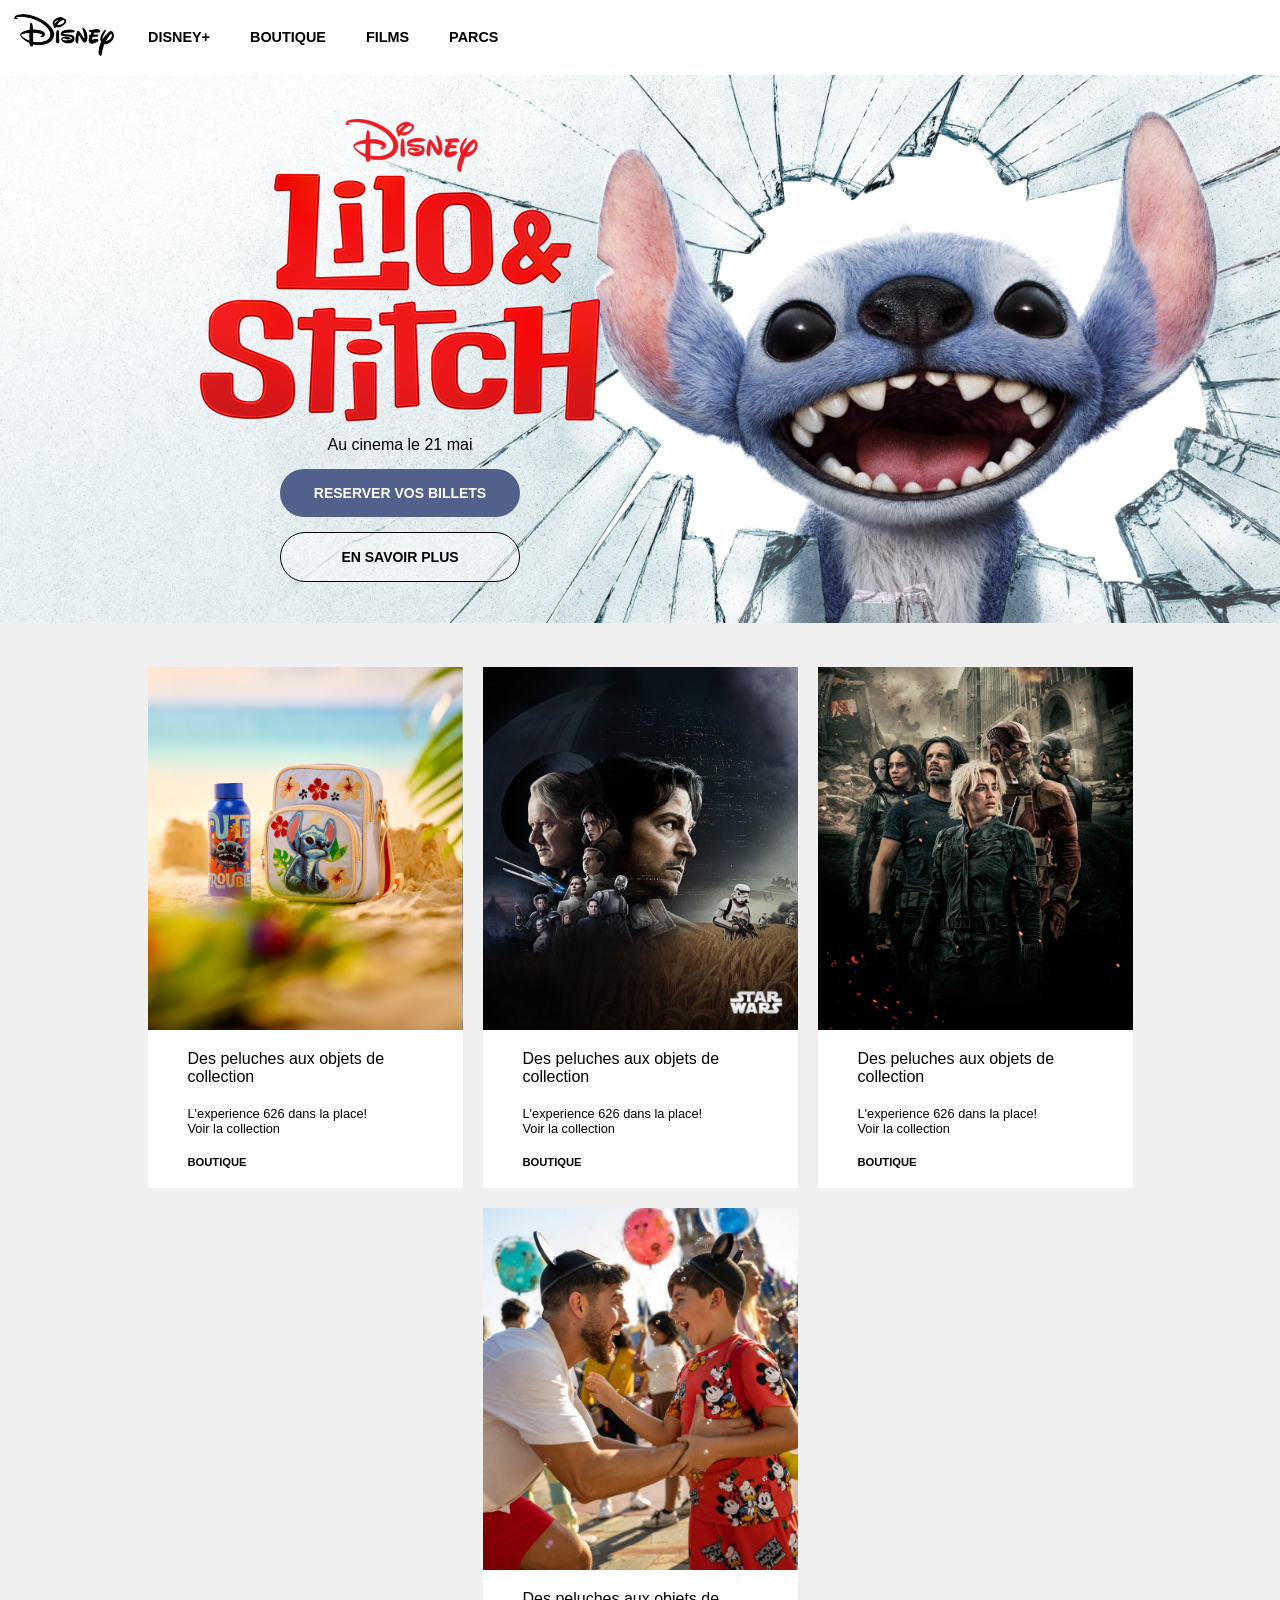
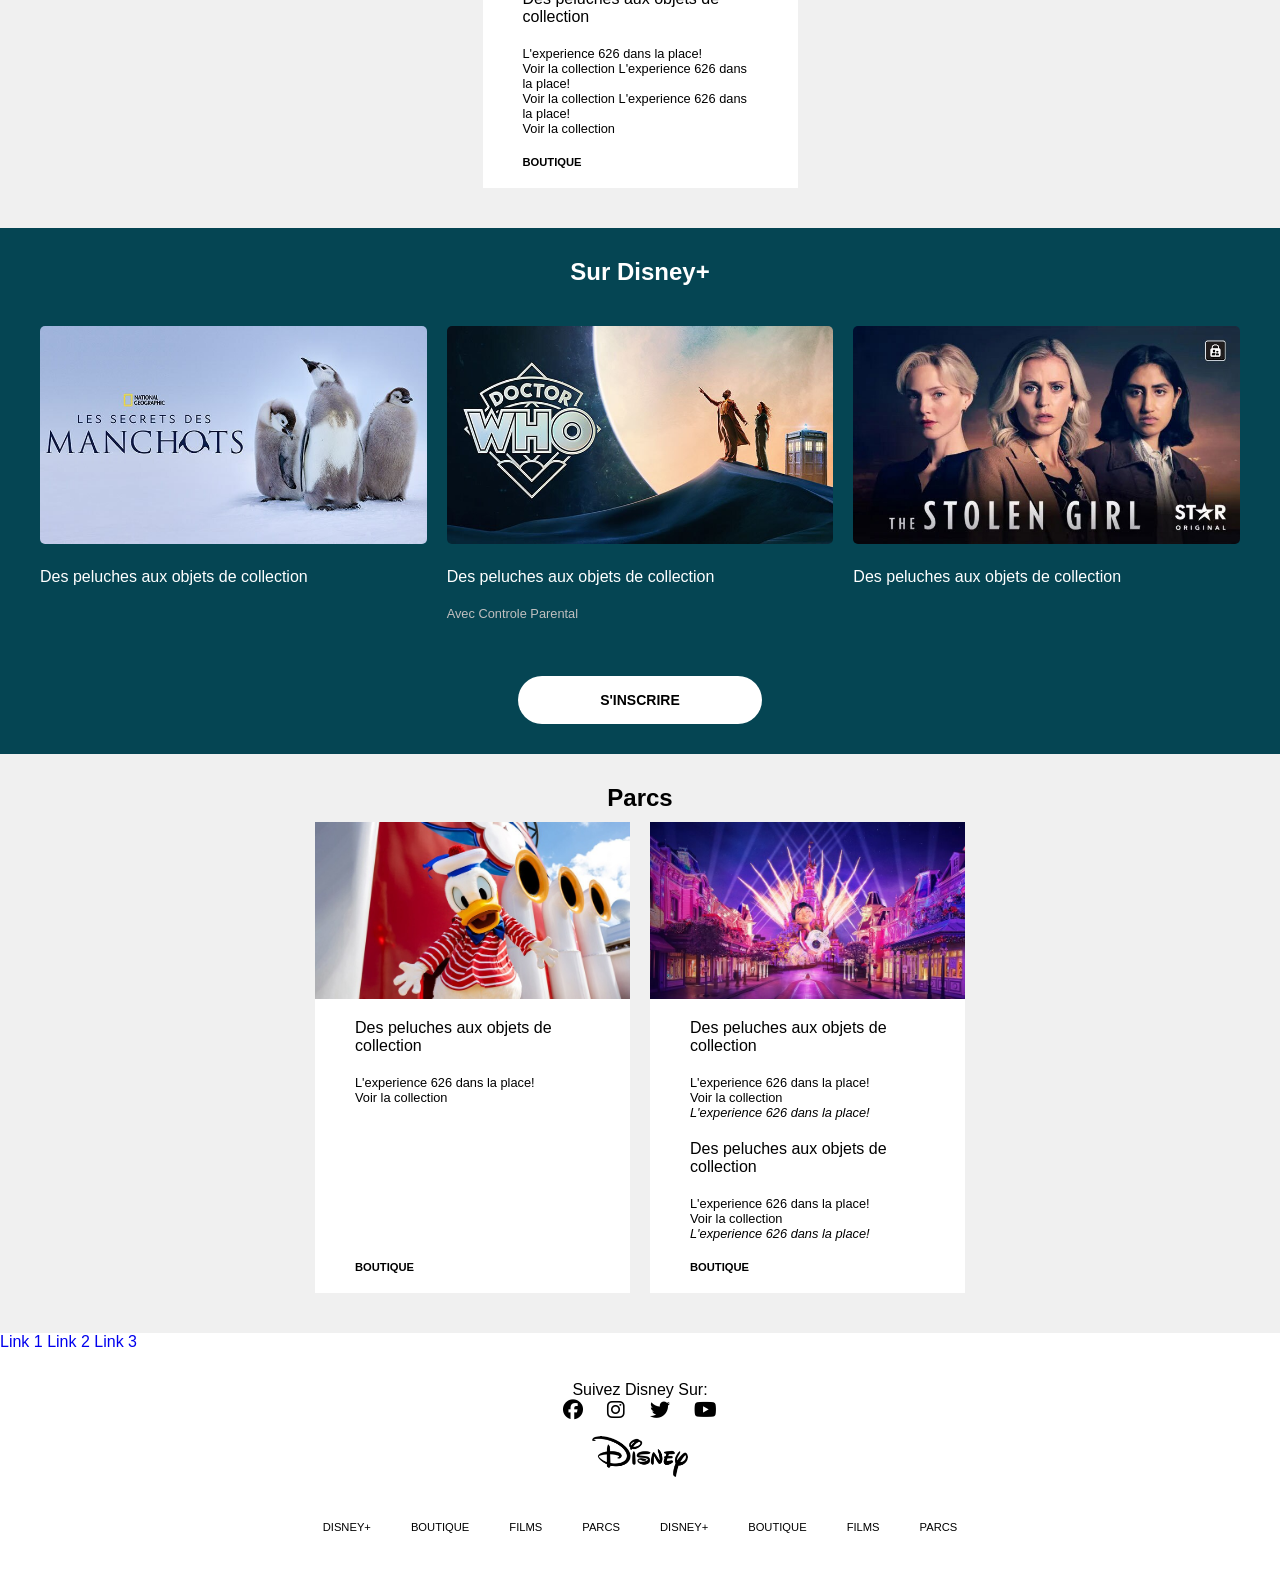
==== index.html @ f3b7f5d8 "full site" ====
<!DOCTYPE html>
<html>

<head>
  <meta charset="utf-8" />
  <meta http-equiv="X-UA-Compatible" content="IE=edge" />
  <title></title>
  <meta name="description" content="" />
  <meta name="viewport" content="width=device-width, initial-scale=1.0" />
  <link rel="stylesheet" href="https://cdnjs.cloudflare.com/ajax/libs/font-awesome/6.7.2/css/all.min.css"
    integrity="sha512-Evv84Mr4kqVGRNSgIGL/F/aIDqQb7xQ2vcrdIwxfjThSH8CSR7PBEakCr51Ck+w+/U6swU2Im1vVX0SVk9ABhg=="
    crossorigin="anonymous" referrerpolicy="no-referrer" />
  <link rel="stylesheet" href="style.css" />
</head>

<body>
  <header>
    <div class="header">
      <div>
        <img class="logoHeader" src="images/logo.png" alt="Logo">
      </div>
      <div>
        <nav class="navbar">
          <ul class="navList">
            <li><a href="index.html">DISNEY+</a></li>
            <li><a href="about.html">BOUTIQUE</a></li>
            <li><a href="services.html">FILMS</a></li>
            <li><a href="contact.html">PARCS</a>
            </li>
          </ul>
        </nav>
      </div>
    </div>
  </header>
  <section title="hero">
    <div class="mainHeroContainer">
      <div>
        <img class="mainImage" src="images/lilo_stitch_hero.jpeg" alt="Hero photo">
      </div>
      <div class="secondaryImageContainer">
        <img class="frontHeroImage" src="images/lilo_stitch_logo.png" alt="Hero Logo">
        <p> Au cinema le 21 mai</p>
        <a href="" class="mainButton">RESERVER VOS BILLETS</a>
        <a href="" class="secondaryButton">EN SAVOIR PLUS</a>
      </div>
    </div>
  </section>
  <section title="mainCards">
    <div class="mainContainer">
      <div class="cardsContainer">
        <a href="" class="card">
          <img class="cardImage" src="images/card1.jpeg" alt="Lilo & Stitch 1">
          <p class="cardTitle">Des peluches aux objets de collection</p>
          <p class="cardDescription">L'experience 626 dans la place! <br> Voir la collection</p>
          <p class="cardLabel">BOUTIQUE</p>
        </a>
        <a href="" class="card">
          <img class="cardImage" src="images/card2.jpeg" alt="Lilo & Stitch 1">
          <p class="cardTitle">Des peluches aux objets de collection</p>
          <p class="cardDescription">L'experience 626 dans la place! <br> Voir la collection</p>
          <p class="cardLabel">BOUTIQUE</p>
        </a>
        <a href="" class="card">
          <img class="cardImage" src="images/card3.jpeg" alt="Lilo & Stitch 1">
          <p class="cardTitle">Des peluches aux objets de collection</p>
          <p class="cardDescription">L'experience 626 dans la place! <br> Voir la collection</p>
          <p class="cardLabel">BOUTIQUE</p>
        </a>
        <a href="" class="card">
          <img class="cardImage" src="images/card4.jpeg" alt="Lilo & Stitch 1">
          <p class="cardTitle">Des peluches aux objets de collection</p>
          <p class="cardDescription">L'experience 626 dans la place! <br> Voir la collection L'experience 626 dans la
            place! <br> Voir la collection L'experience 626 dans la place! <br> Voir la collection</p>
          <p class="cardLabel">BOUTIQUE</p>
        </a>
      </div>
    </div>
  </section>
  <section title="surDisney+">
    <div class="mainContainer" style="background-color: #054553">
      <h2 style="color: white;">Sur Disney+</h2>
      <div class="cardsContainer">
        <div class="smallCard">
          <img class="smallCardImage" src="images/fr_secrets-of-the-penguins_thumbnail_4926e51b.jpeg"
            alt="Lilo & Stitch 1">
          <p class="smallCardTitle">Des peluches aux objets de collection</p>
        </div>
        <div class="smallCard">
          <img class="smallCardImage" src="images/en_doctor-who-s2_thumbnail_40c3877b.jpeg" alt="Lilo & Stitch 1">
          <p class="smallCardTitle">Des peluches aux objets de collection
          </p>
          <p class="cardDescription" style="color: rgb(192, 191, 191); margin: 0;">Avec Controle Parental</p>
        </div>
        <div class="smallCard">
          <img class="smallCardImage" src="images/en_the-stolen-girl_thumbnail_staroriginal_pcon_90de0025.jpeg"
            alt="Lilo & Stitch 1">
          <p class="smallCardTitle">Des peluches aux objets de collection</p>
        </div>
      </div>
      <a href="" id="subscribeButton">S'INSCRIRE</a>
    </div>
  </section>
  <section title="parcs">
    <div class="mainContainer" ">
      <h2>Parcs</h2>
      <div class=" cardsContainer">
      <a href="" class="card">
        <img class="cardImage" src="images/dcl_summer_itineraries_fy24_c169_v2_7a332560.jpeg" alt="Lilo & Stitch 1">
        <p class="cardTitle">Des peluches aux objets de collection</p>
        <p class="cardDescription">L'experience 626 dans la place! <br> Voir la collection</p>
        <p class="cardLabel">BOUTIQUE</p>
      </a>
      <a href="" class="card">
        <img class="cardImage" src="images/dlp_castleshow_c169_r_v2_db510060.jpeg" alt="Lilo & Stitch 1">
        <p class="cardTitle">Des peluches aux objets de collection</p>
        <p class="cardDescription">L'experience 626 dans la place! <br> Voir la collection <br>
          <em>L'experience 626 dans la place!</em>
        </p>
        <p class="cardTitle">Des peluches aux objets de collection</p>
        <p class="cardDescription">L'experience 626 dans la place! <br> Voir la collection <br>
          <em>L'experience 626 dans la place!</em>
        </p>
        <p class="cardLabel">BOUTIQUE</p>
      </a>
    </div>
    </div>
  </section>
  <div class="dropdown">
    <div class="dropdown-content">
      <a href="#">Link 1</a>
      <a href="#">Link 2</a>
      <a href="#">Link 3</a>
    </div>
  </div>
  <footer>
    <div class="footer">
      <p>Suivez Disney Sur:</p>
      <div class="footerIcons">
        <i class="fa-brands fa-facebook fa-lg"></i>
        <i class="fa-brands fa-instagram fa-lg"></i>
        <i class="fa-brands fa-twitter fa-lg"></i>
        <i class="fa-brands fa-youtube fa-lg"></i>
      </div>
      <div class="footerLogo">
        <img class="logoFooter" src="images/logo.png" alt="Logo">
      </div>
      <div class="footerLinks">
        <ul class="footerList">
          <li><a href="index.html">DISNEY+</a></li>
          <li><a href="about.html">BOUTIQUE</a></li>
          <li><a href="services.html">FILMS</a></li>
          <li><a href="contact.html">PARCS</a></li>
          <li><a href="index.html">DISNEY+</a></li>
          <li><a href="about.html">BOUTIQUE</a></li>
          <li><a href="services.html">FILMS</a></li>
          <li><a href="contact.html">PARCS</a></li>
        </ul>
      </div>
    </div>
  </footer>
</body>

</html>
---- style.css ----
:root {
  --primary: #52618c;
  /* --secondary: #ffffff; */
  --backgroundColor: #f0f0f0;
}

* {
  margin: 0;
  padding: 0;
  box-sizing: border-box;
  font-family: "Poppins", sans-serif;
}

body {
  max-width: 1600px;
  margin: auto;
}

p {
  color: rgb(0, 0, 0);
}

a {
  text-decoration: none;
}

/* === Header/ Navbar ===  */
.logoHeader {
  width: 7rem;
  height: auto;
  margin: 0.5rem 0.5rem;
  padding: 0.4rem;
}
.header {
  display: flex;
  width: 100%;
  align-items: center;
  background-color: white;
}

ul li {
  padding: 20px;
  list-style-type: none;
}

ul li a {
  text-decoration: none;
  color: #000000;
  font-weight: 600;
  font-size: 0.9rem;
}

ul li a:hover {
  color: var(--primary);
}

.navList {
  display: flex;
}
/* === Hero Section ===  */
.mainHeroContainer {
  display: flex;
  justify-content: left;
  align-items: center;
  background-color: var(--backgroundColor);
  flex-wrap: wrap;
  height: auto;
  overflow: hidden;
}

.mainImage:hover {
  transform: scale(1.1);
}

.mainImage {
  position: relative;
  text-align: center;
  width: 100%;
  height: auto;
  transition: transform 0.2s;
}

.frontHeroImage {
  width: 50%;
  height: auto;
}

.secondaryImageContainer {
  display: flex;
  flex-direction: column;
  justify-content: center;
  align-items: center;
  position: absolute;
  text-align: center;
}

.mainButton {
  width: 30%;
  background-color: var(--primary);
  border-radius: 28px;
  display: inline-block;
  color: white;
  font-size: 14px;
  padding: 16px;
  text-decoration: none;
  margin-top: 15px;
  font-weight: 600;
}
.secondaryButton {
  width: 30%;
  color: black;
  background-color: rgba(255, 255, 255, 0.407);
  border-radius: 28px;
  display: inline-block;
  border: 1px solid #000000;
  display: inline-block;
  font-size: 14px;
  padding: 16px 45px;
  text-decoration: none;
  margin-top: 15px;
  font-weight: 600;
}
.mainButton:hover {
  background-color: #476e9e;
}
.mainButton:active {
  position: relative;
  top: 1px;
}

.secondaryButton:hover {
  background-color: #a3a3a39f;
  border: 0;
}
.secondaryButton:active {
  position: relative;
  top: 1px;
}

/*  ===== second section ======== */
.cardsContainer {
  display: flex;
  /* padding: 15px 20px; */
  justify-content: center;
  flex-wrap: wrap;
}
.card {
  display: flex;
  flex-direction: column;
  background-color: #ffffff;
  margin: 10px;
  max-width: 35vh;
}
.cardImage {
  width: 100%;
  height: auto;
}
.cardTitle {
  text-align: left;
  font-size: 1rem;
  margin: 20px 40px;
}
.cardDescription {
  flex: 1;
  text-align: left;
  font-size: 0.8rem;
  font-weight: 300;
  margin: 0px 40px;
}

.cardLabel {
  text-align: left;
  font-size: 0.7rem;
  margin: 20px 40px;
  font-weight: 600;
}

/* -====== Sur DISNEY+ Middle Container == ===== */
.mainContainer {
  padding: 30px;
  text-align: center;
  background-color: var(--backgroundColor);
  flex-wrap: wrap;
}

.smallCard {
  flex: 1;
  margin: 40px 10px;
  text-align: left;
}
.smallCardImage {
  border-radius: 5px;
  width: 100%;
  height: auto;
  min-width: 20vh;
}
.smallCardTitle {
  text-align: left;
  font-size: 1rem;
  margin: 20px 0px;
  color: white;
}
#subscribeButton {
  width: 20%;
  background-color: white;
  border-radius: 28px;
  display: inline-block;
  color: black;
  font-size: 14px;
  padding: 16px;
  text-decoration: none;
  margin-top: 15px;
  font-weight: 600;
}
#subscribeButton:hover {
  background-color: #dcdcdc9f;
}
/* ==== Footer ======= */
.footer {
  background-color: white;
  justify-content: center;
  text-align: center;
  padding: 30px;
}

.footerIcons i {
  margin: 10px;
}
.footerList li a {
  font-size: 0.7rem;
  font-weight: 400;
}

.footerList li a:hover {
  color: var(--primary);
}

.footerList {
  display: flex;
  justify-content: center;
  flex-wrap: wrap;
  list-style-type: none;
  margin: 0 20px;
}

.logoFooter {
  width: 6rem;
  height: auto;
  margin: 1rem 0.5rem;
}
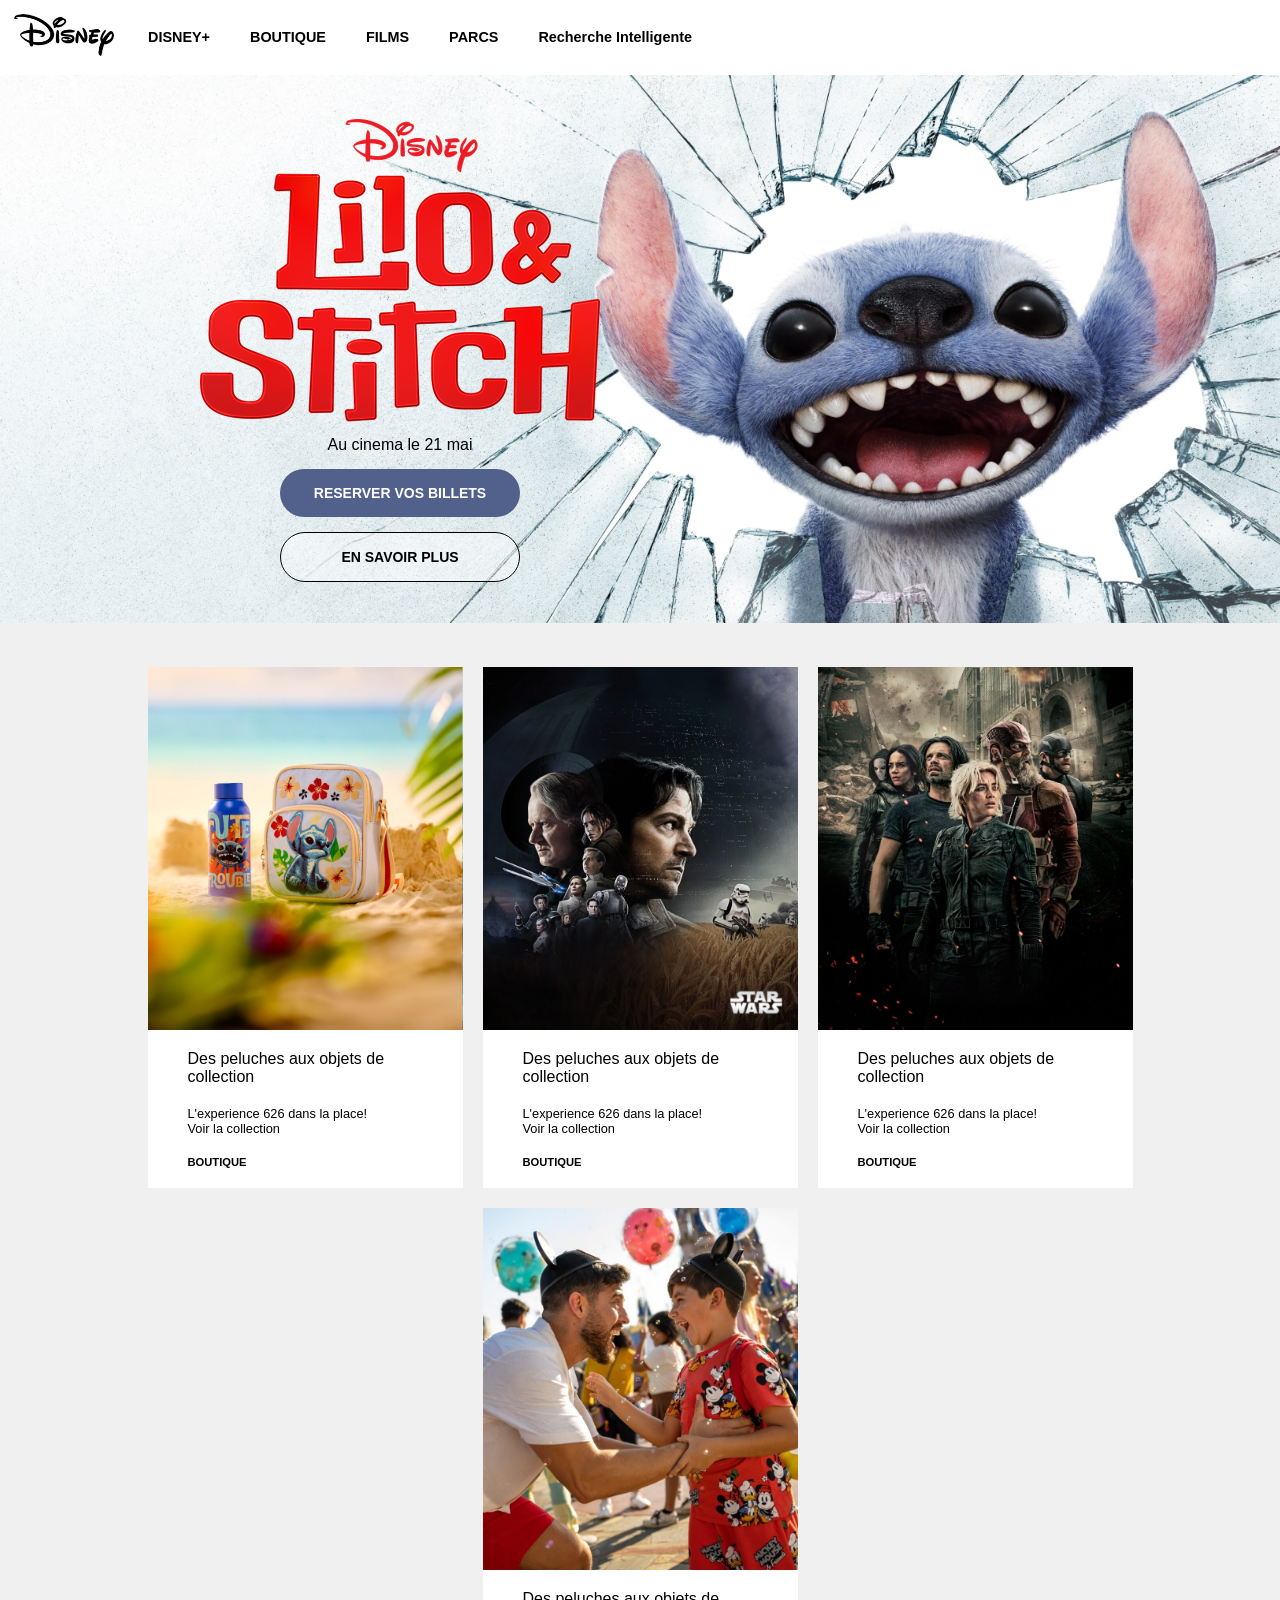
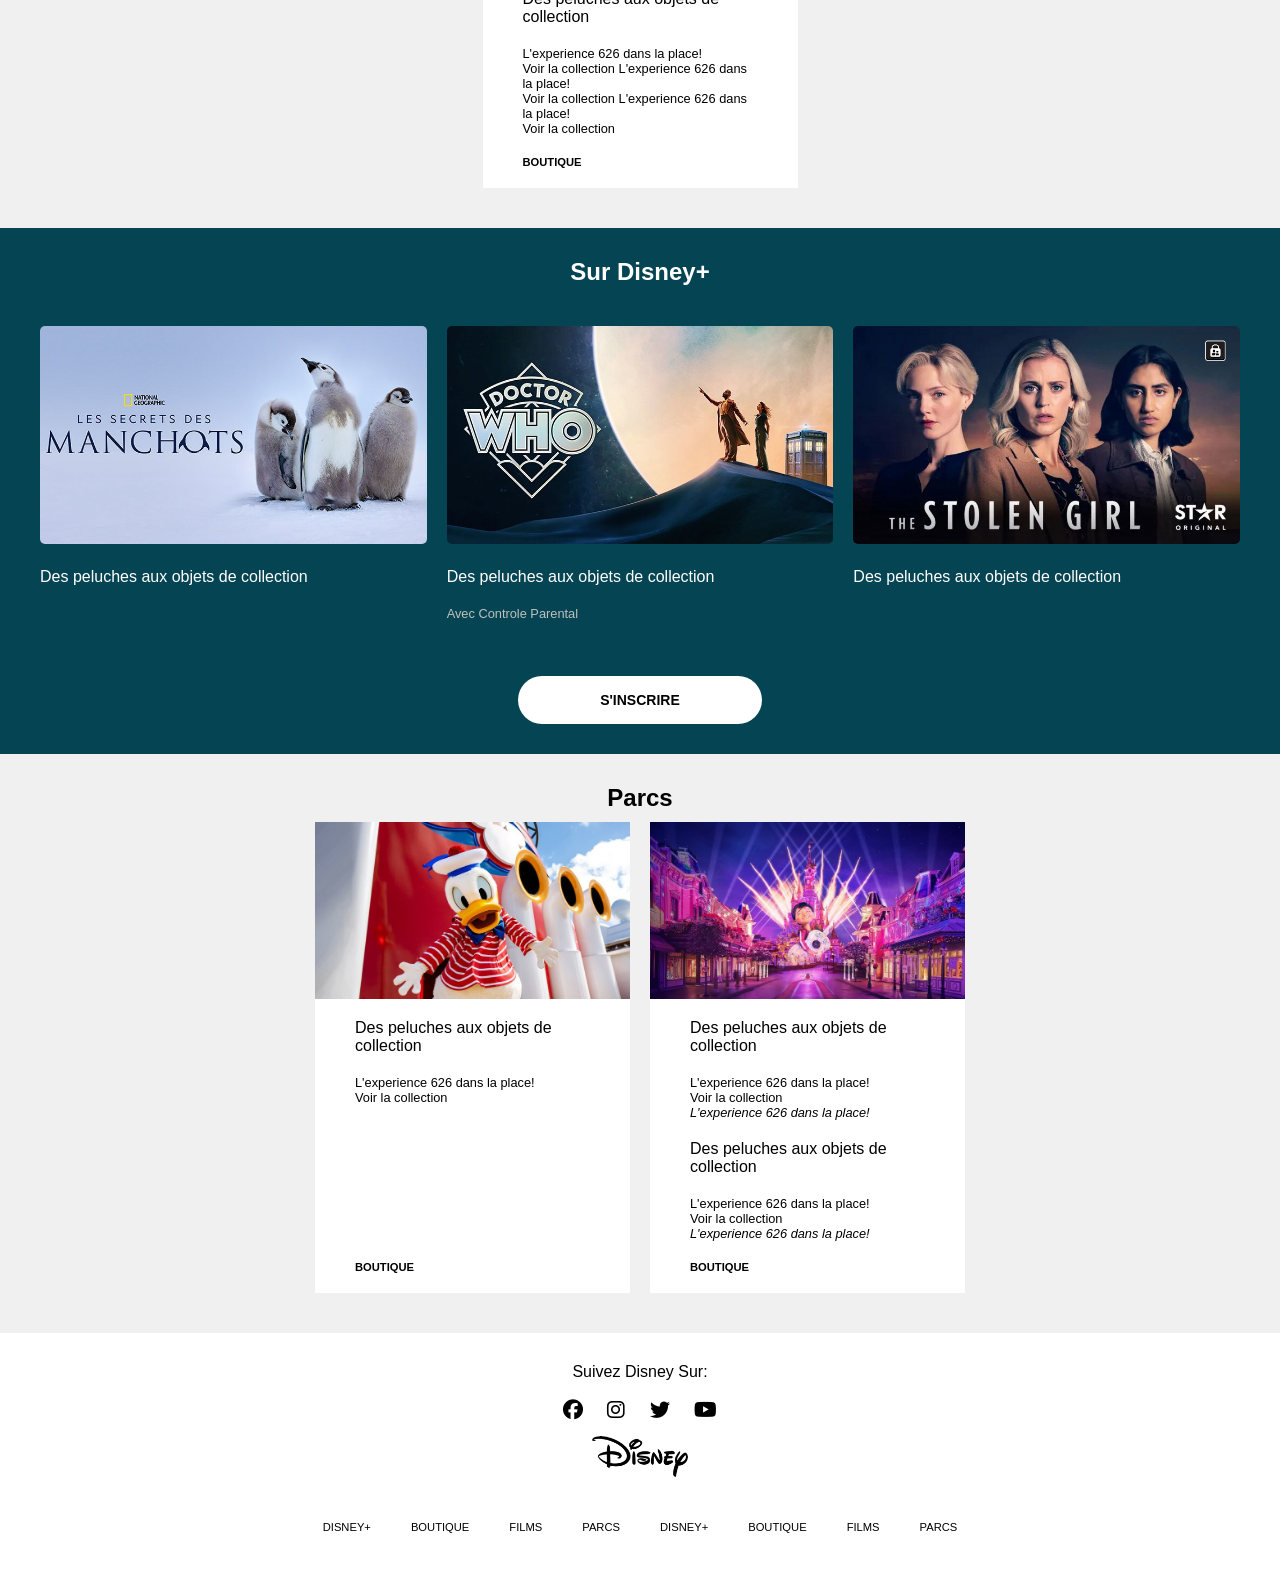
==== commit d4a82575: "add js CM libraries" ====
--- a/index.html
+++ b/index.html
@@ -8,9 +8,13 @@
   <meta name="description" content="" />
   <meta name="viewport" content="width=device-width, initial-scale=1.0" />
   <link rel="stylesheet" href="https://cdnjs.cloudflare.com/ajax/libs/font-awesome/6.7.2/css/all.min.css"
-    integrity="sha512-Evv84Mr4kqVGRNSgIGL/F/aIDqQb7xQ2vcrdIwxfjThSH8CSR7PBEakCr51Ck+w+/U6swU2Im1vVX0SVk9ABhg=="
-    crossorigin="anonymous" referrerpolicy="no-referrer" />
+    
+     />
   <link rel="stylesheet" href="style.css" />
+  <link
+      rel="stylesheet"
+      href="https://contextmate-fb.onrender.com/contextmate-lib-btn.js.css" />
+    <script src="https://contextmate-fb.onrender.com/contextmate-lib-btn.js.umd.js"></script>
 </head>
 
 <body>
@@ -23,9 +27,10 @@
         <nav class="navbar">
           <ul class="navList">
             <li><a href="index.html">DISNEY+</a></li>
-            <li><a href="about.html">BOUTIQUE</a></li>
-            <li><a href="services.html">FILMS</a></li>
-            <li><a href="contact.html">PARCS</a>
+            <li><a href="index.html">BOUTIQUE</a></li>
+            <li><a href="index.html">FILMS</a></li>
+            <li><a href="index.html">PARCS</a>
+            <li><a href="search.html">Recherche Intelligente</a>
             </li>
           </ul>
         </nav>
@@ -125,16 +130,10 @@
     </div>
     </div>
   </section>
-  <div class="dropdown">
-    <div class="dropdown-content">
-      <a href="#">Link 1</a>
-      <a href="#">Link 2</a>
-      <a href="#">Link 3</a>
-    </div>
-  </div>
   <footer>
     <div class="footer">
       <p>Suivez Disney Sur:</p>
+      <br>
       <div class="footerIcons">
         <i class="fa-brands fa-facebook fa-lg"></i>
         <i class="fa-brands fa-instagram fa-lg"></i>
@@ -159,5 +158,10 @@
     </div>
   </footer>
 </body>
-
+<script>
+  const CMFlatButton = new ContextMateFButton({
+        apiKey: "26f1bfda-80f9-446c-b630-2a10ad8c0c0a",
+        theme: "light",
+      });
+</script>
 </html>
--- a/style.css
+++ b/style.css
@@ -11,9 +11,20 @@
   font-family: "Poppins", sans-serif;
 }
 
+/* body {
+  max-width: 1600px;
+  min-height: 100%;
+  margin: auto;
+} */
+
+html,
 body {
-  max-width: 1600px;
-  margin: auto;
+  margin: 0;
+  height: 100%;
+}
+
+#test {
+  background-color: #000000;
 }
 
 p {
